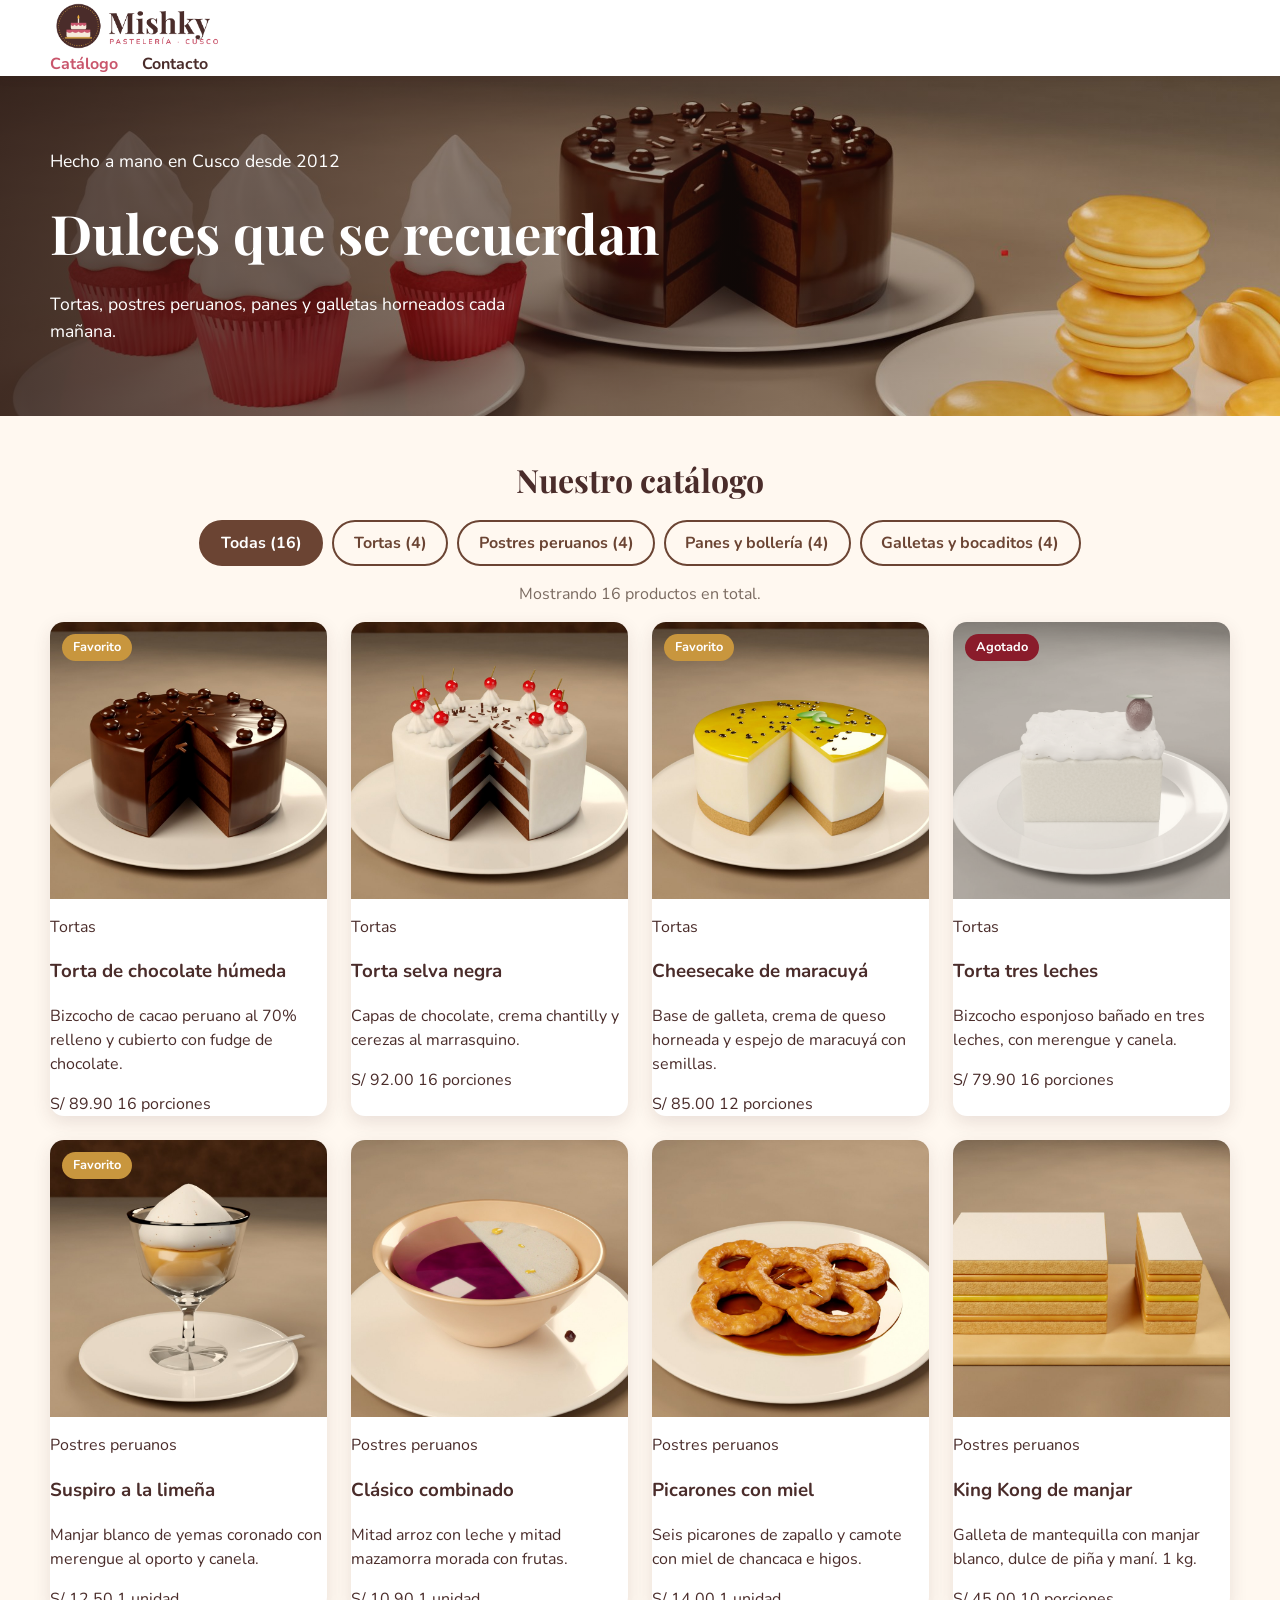
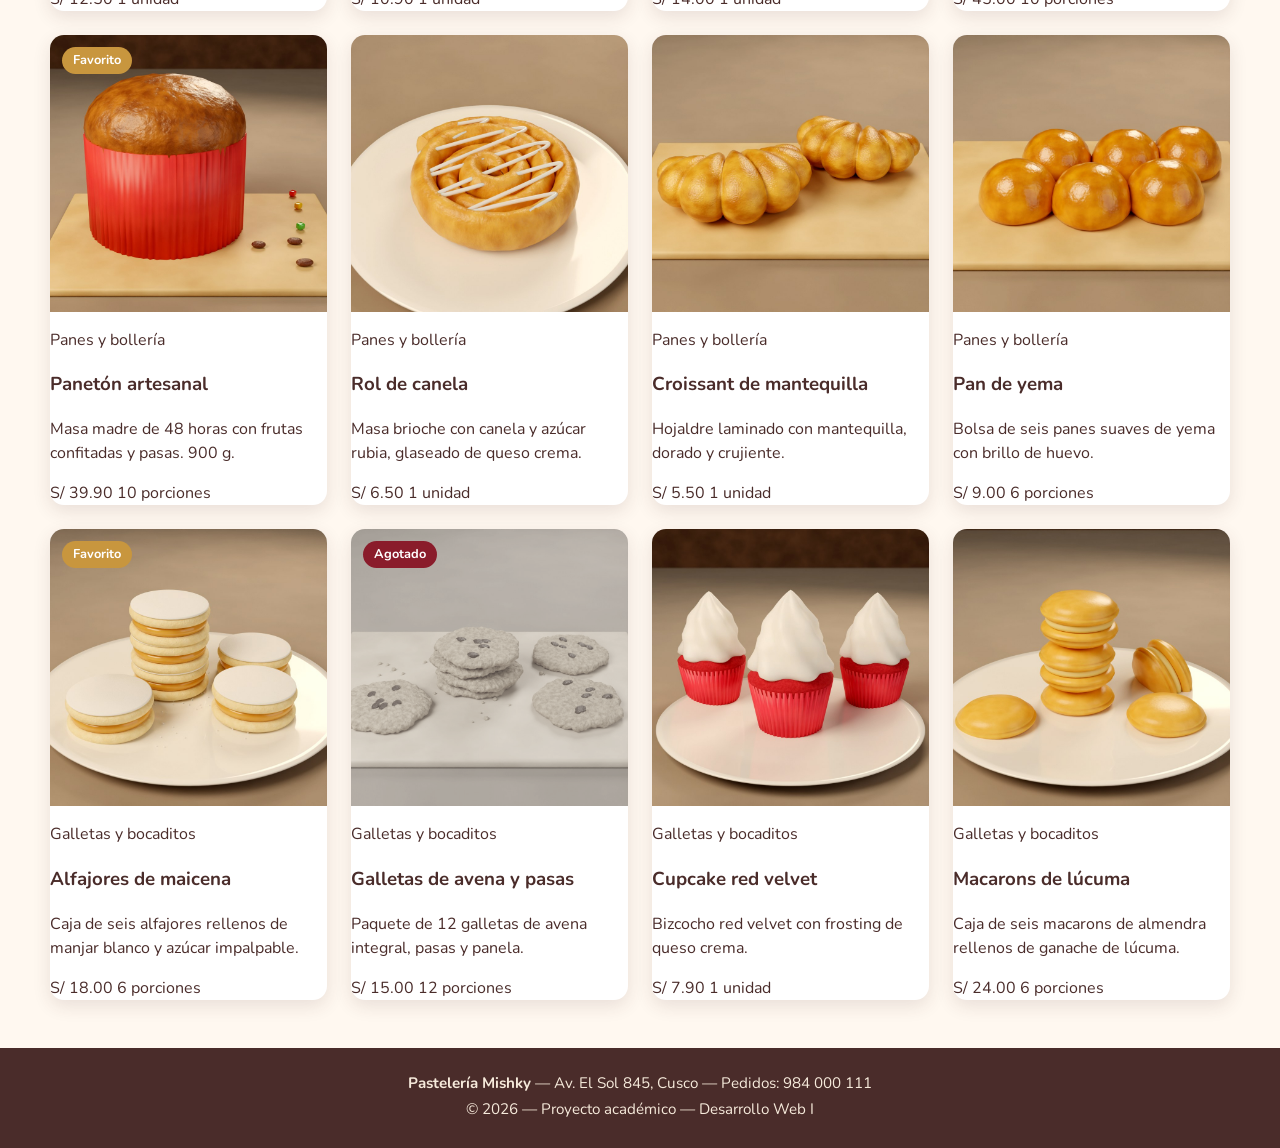
==== pasteleria-mishky/index.html @ f12ff0ed "Add files via upload" ====
<!DOCTYPE html>
<html lang="es">

<head>
    <meta charset="UTF-8" />
    <meta name="viewport" content="width=device-width, initial-scale=1.0" />
    <title>Catálogo | Pastelería Mishky</title>
    <meta name="description" content="Tortas, postres peruanos, panes y galletas artesanales de Pastelería Mishky." />
    <link rel="icon" href="img/favicon.png" type="image/png" />
    <link rel="preconnect" href="https://fonts.googleapis.com" />
    <link rel="preconnect" href="https://fonts.gstatic.com" crossorigin />
    <link href="https://fonts.googleapis.com/css2?family=Nunito:wght@400;700&family=Playfair+Display:wght@700&display=swap" rel="stylesheet" />
    <link rel="stylesheet" href="css/estilos.css" />
</head>

<body>
    <header class="cabecera">
        <div class="contenedor cabecera_fila">
            <a href="index.html" class="marca">
                <img src="img/logo.png" alt="Pastelería Mishky" width="176" height="52" />
            </a>
            <nav aria-label="Principal">
                <ul class="menu">
                    <li><a href="#catalogo" aria-current="page">Catálogo</a></li>
                    <li><a href="#contacto">Contacto</a></li>
                </ul>
            </nav>
        </div>
    </header>

    <section class="hero">
        <div class="contenedor hero_texto">
            <p class="hero_antetitulo">Hecho a mano en Cusco desde 2012</p>
            <h1>Dulces que se recuerdan</h1>
            <p>Tortas, postres peruanos, panes y galletas horneados cada mañana.</p>
        </div>
    </section>

    <main id="catalogo" class="contenedor">
        <h2 class="titulo-seccion">Nuestro catálogo</h2>
        <!-- Los botones de categoría se generan dinámicamente -->
        <div id="filtros" class="filtros" role="group" aria-label="Filtrar por categoría"></div>
        <p id="estado" class="estado" role="status" aria-live="polite"></p>
        <!-- Contenedor vacío donde se renderizan las tarjetas -->
        <ul id="grilla" class="grilla" aria-busy="true"></ul>
    </main>

    <footer id="contacto" class="pie">
        <div class="contenedor">
            <strong>Pastelería Mishky</strong> — Av. El Sol 845, Cusco — Pedidos: 984 000 111
            <p>&copy; 2026 — Proyecto académico — Desarrollo Web I</p>
        </div>
    </footer>

    <!-- Molde HTML de la tarjeta -->
    <template id="tpl-producto">
    <li class="tarjeta">
      <figure class="tarjeta_foto">
        <img width="600" height="600" loading="lazy" alt="" />
        <span class="etiqueta" hidden></span>
      </figure>
      <div class="tarjeta_cuerpo">
        <p class="tarjeta_categoria"></p>
        <h3 class="tarjeta_nombre"></h3>
        <p class="tarjeta_descripcion"></p>
        <div class="tarjeta_pie">
          <span class="tarjeta_precio"></span>
          <span class="tarjeta_porciones"></span>
        </div>
      </div>
    </li>
  </template>

    <script src="js/catalogo.js" defer></script>
</body>

</html>
---- pasteleria-mishky/css/estilos.css ----
/* =============================================================
   Pastelería Mishky · Estilos del catálogo
   ============================================================= */

:root {
    --crema: #fff8f0;
    --crema-2: #f6eadb;
    --chocolate: #4a2c2a;
    --cacao: #6b4433;
    --rosa: #c9566c;
    --dorado: #c8963e;
    --gris: #7a6a60;
    --blanco: #ffffff;
    --radio: 14px;
    --sombra: 0 6px 18px rgba(74, 44, 42, 0.12);
}

*,
*::before,
*::after {
    box-sizing: border-box;
}

body {
    margin: 0;
    font-family: "Nunito", system-ui, sans-serif;
    color: var(--chocolate);
    background: var(--crema);
    line-height: 1.5;
}

img {
    max-width: 100%;
    display: block;
}

.contenedor {
    width: min(1180px, 100% - 2rem);
    margin-inline: auto;
}


/* ---------- Cabecera ---------- */

.cabecera {
    position: sticky;
    top: 0;
    z-index: 10;
    background: var(--blanco);
    box-shadow: 0 2px 10px rgba(74, 44, 42, 0.08);
}

.cabecera__fila {
    display: flex;
    align-items: center;
    justify-content: space-between;
    padding-block: 0.6rem;
}

.marca img {
    height: 52px;
    width: auto;
}

.menu {
    display: flex;
    gap: 1.5rem;
    list-style: none;
    margin: 0;
    padding: 0;
}

.menu a {
    color: var(--chocolate);
    font-weight: 700;
    text-decoration: none;
}

.menu a:hover,
.menu a[aria-current="page"] {
    color: var(--rosa);
}


/* ---------- Hero ---------- */

.hero {
    min-height: 340px;
    display: flex;
    align-items: center;
    color: var(--blanco);
    background: linear-gradient( 90deg, rgba(40, 22, 18, 0.82) 0%, rgba(40, 22, 18, 0.35) 60%, rgba(40, 22, 18, 0) 100%), url("../img/banner.jpg") center / cover no-repeat;
}

.hero__texto {
    max-width: 1180px;
}

.hero__antetitulo {
    color: #f3d9a4;
    font-weight: 700;
    letter-spacing: 0.08em;
    text-transform: uppercase;
    font-size: 0.85rem;
    margin: 0;
}

.hero h1 {
    font-family: "Playfair Display", Georgia, serif;
    font-size: clamp(2rem, 5vw, 3.4rem);
    margin: 0.3rem 0;
}

.hero p {
    max-width: 30rem;
    font-size: 1.1rem;
}


/* ---------- Filtros ---------- */

.titulo-seccion {
    font-family: "Playfair Display", Georgia, serif;
    font-size: 2rem;
    text-align: center;
    margin: 2.5rem 0 1rem;
}

.filtros {
    display: flex;
    flex-wrap: wrap;
    justify-content: center;
    gap: 0.6rem;
    margin-bottom: 1rem;
}

.filtro {
    font: inherit;
    font-weight: 700;
    cursor: pointer;
    padding: 0.55rem 1.2rem;
    border-radius: 999px;
    border: 2px solid var(--cacao);
    background: transparent;
    color: var(--cacao);
    transition: background 0.2s, color 0.2s, transform 0.2s;
}

.filtro:hover {
    transform: translateY(-2px);
}

.filtro[aria-pressed="true"] {
    background: var(--cacao);
    color: var(--blanco);
}

.filtro:focus-visible {
    outline: 3px solid var(--dorado);
    outline-offset: 2px;
}

.estado {
    text-align: center;
    color: var(--gris);
    min-height: 1.5em;
}

.estado--error {
    color: #a3202f;
    font-weight: 700;
}


/* ---------- Grilla y tarjetas ---------- */

.grilla {
    list-style: none;
    padding: 0;
    margin: 1rem 0 3rem;
    display: grid;
    gap: 1.5rem;
    grid-template-columns: repeat(auto-fill, minmax(250px, 1fr));
}

.tarjeta {
    background: var(--blanco);
    border-radius: var(--radio);
    overflow: hidden;
    box-shadow: var(--sombra);
    display: flex;
    flex-direction: column;
    transition: transform 0.25s, box-shadow 0.25s;
}

.tarjeta:hover {
    transform: translateY(-4px);
    box-shadow: 0 12px 26px rgba(74, 44, 42, 0.18);
}

.tarjeta_foto {
    position: relative;
    margin: 0;
    width: 100%;
    aspect-ratio: 1 / 1;
    /* Mantiene la imagen en proporción cuadrada 1:1 */
    overflow: hidden;
    background: var(--crema-2);
}

.tarjeta_foto img {
    width: 100%;
    height: 100%;
    object-fit: cover;
    /* Recorta y encuadra la imagen sin deformarla */
    display: block;
}

.etiqueta {
    position: absolute;
    top: 12px;
    left: 12px;
    background: var(--dorado);
    color: var(--blanco);
    font-size: 0.8rem;
    font-weight: 700;
    padding: 0.25rem 0.7rem;
    border-radius: 999px;
}

.etiqueta--agotado {
    background: #8a1c2b;
}

.tarjeta--agotado img {
    filter: grayscale(0.85);
    opacity: 0.75;
}

.tarjeta__cuerpo {
    padding: 1rem 1.1rem 1.2rem;
    display: flex;
    flex-direction: column;
    flex: 1;
}

.tarjeta__categoria {
    margin: 0;
    color: var(--rosa);
    font-size: 0.78rem;
    font-weight: 700;
    text-transform: uppercase;
    letter-spacing: 0.06em;
}

.tarjeta__nombre {
    font-family: "Playfair Display", Georgia, serif;
    font-size: 1.25rem;
    margin: 0.25rem 0 0.4rem;
}

.tarjeta__descripcion {
    margin: 0 0 1rem;
    color: var(--gris);
    font-size: 0.95rem;
    flex: 1;
}

.tarjeta__pie {
    display: flex;
    justify-content: space-between;
    align-items: baseline;
    border-top: 1px dashed var(--crema-2);
    padding-top: 0.7rem;
}

.tarjeta__precio {
    font-size: 1.35rem;
    font-weight: 700;
    color: var(--chocolate);
}

.tarjeta__porciones {
    font-size: 0.85rem;
    color: var(--gris);
}


/* ---------- Pie ---------- */

.pie {
    background: var(--chocolate);
    color: var(--crema-2);
    text-align: center;
    padding: 1.5rem 0;
    font-size: 0.95rem;
}

.pie p {
    margin: 0.2rem 0;
}

@media (max-width: 600px) {
    .menu {
        gap: 1rem;
    }
    .hero {
        min-height: 260px;
    }
    .titulo-seccion {
        font-size: 1.6rem;
    }
}
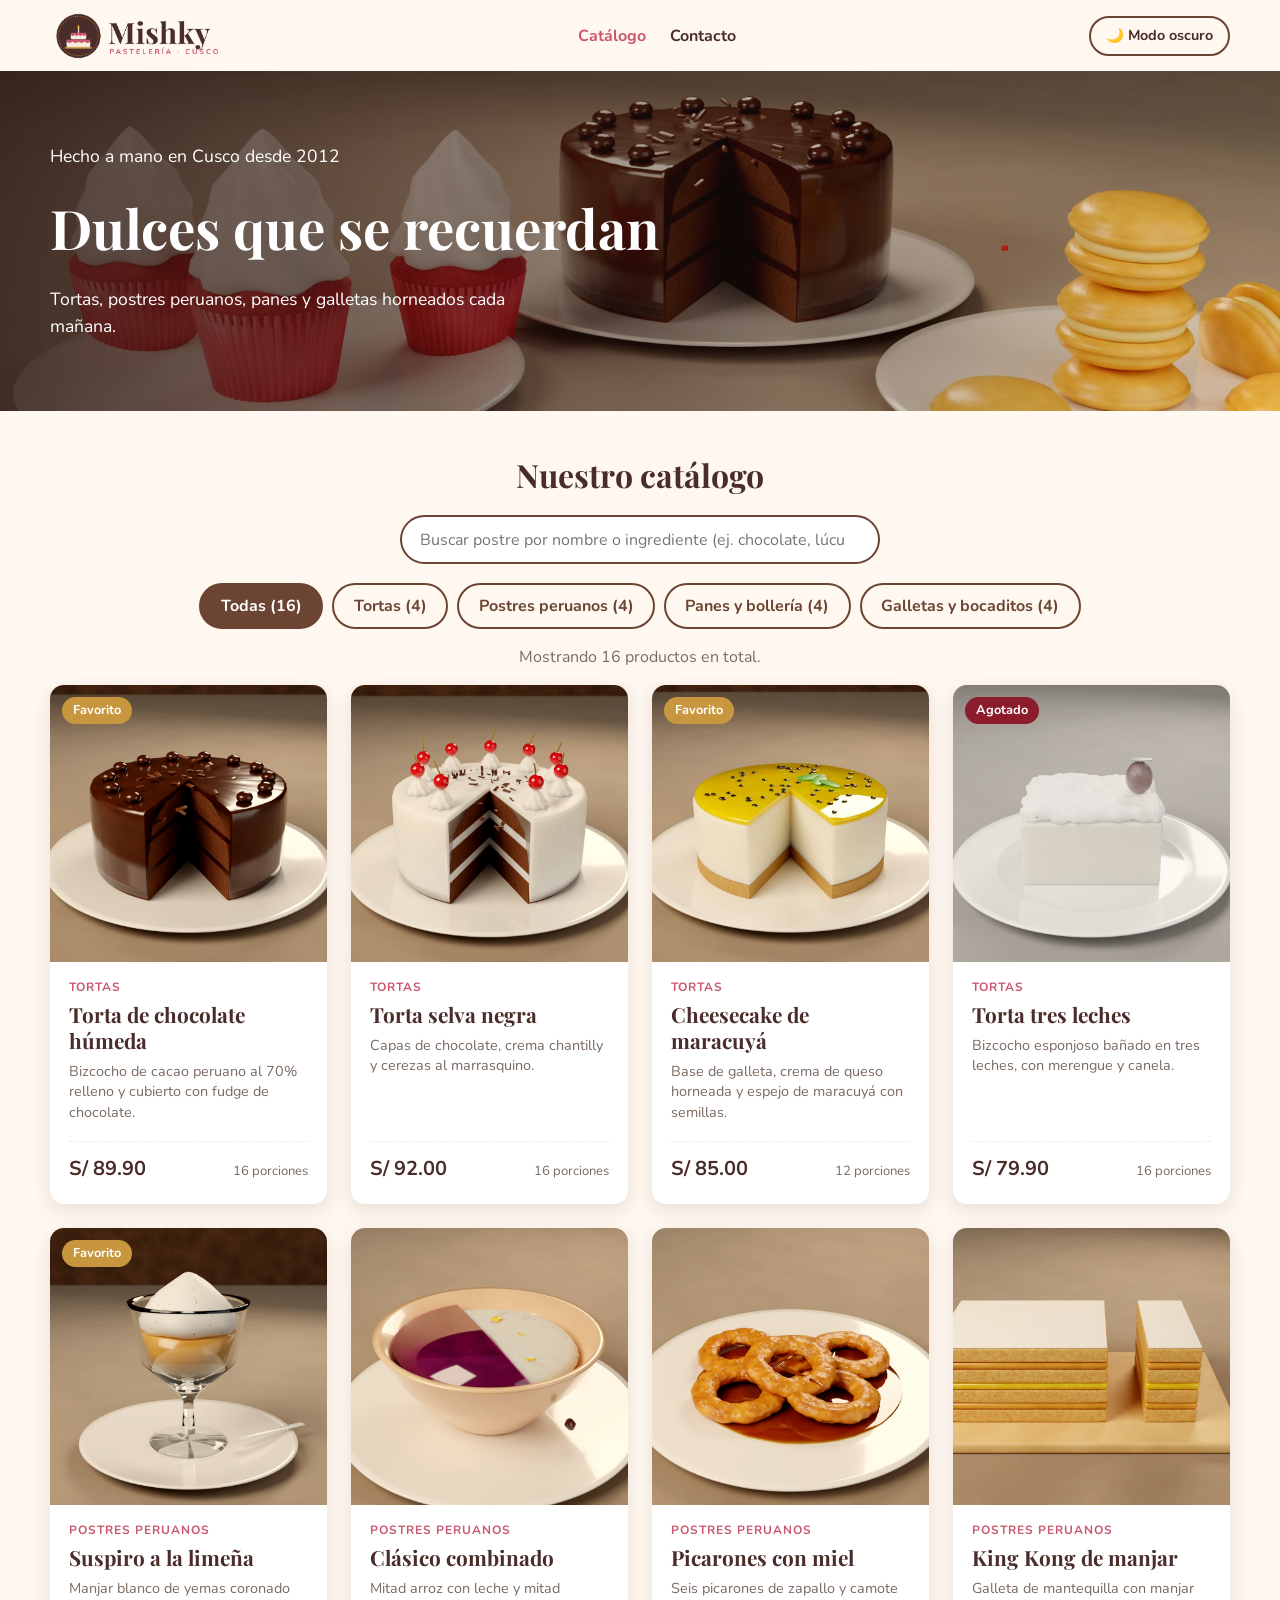
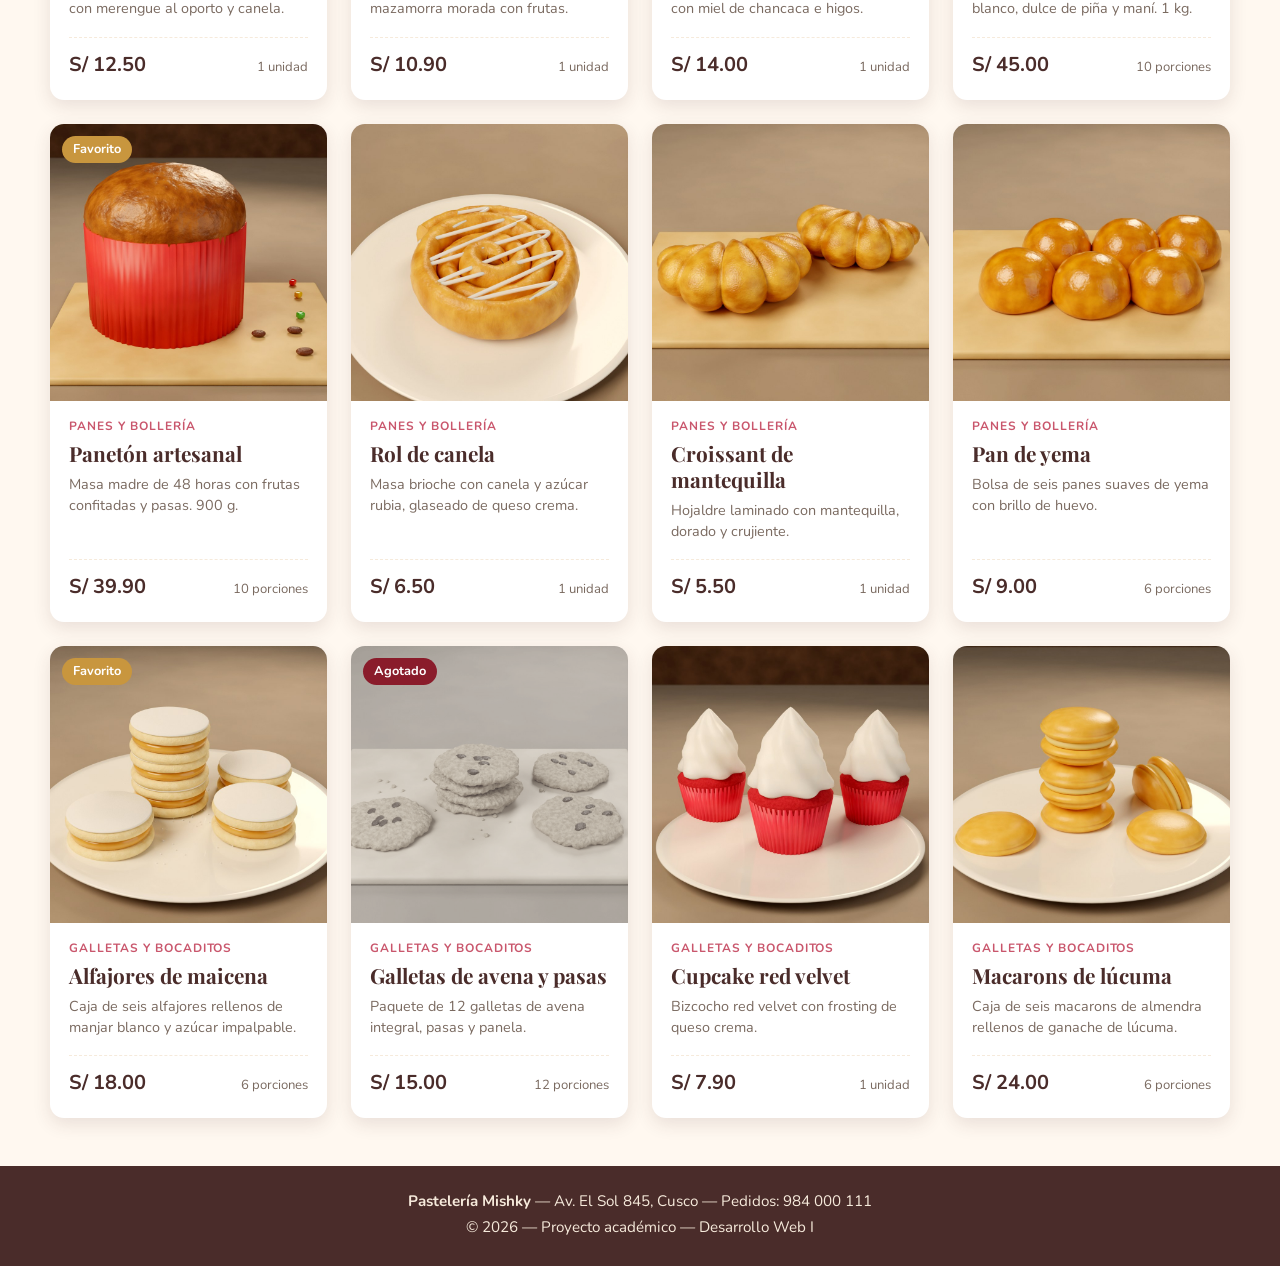
==== commit 06d70c55: "Versión 2: Agrega buscador y modo oscuro Versión 2: Agrega buscador y modo oscuro" ====
--- a/pasteleria-mishky/index.html
+++ b/pasteleria-mishky/index.html
@@ -25,6 +25,10 @@
                     <li><a href="#contacto">Contacto</a></li>
                 </ul>
             </nav>
+            <!-- NUEVO RETO 2: Botón de Tema Oscuro -->
+            <button id="btn-tema" class="btn-tema" type="button" aria-pressed="false">
+                🌙 Modo oscuro
+            </button>
         </div>
     </header>
 
@@ -38,6 +42,12 @@
 
     <main id="catalogo" class="contenedor">
         <h2 class="titulo-seccion">Nuestro catálogo</h2>
+
+        <!-- NUEVO RETO 1: Buscador en tiempo real -->
+        <div class="buscador-caja">
+            <input type="search" id="buscador" class="buscador-input" placeholder="Buscar postre por nombre o ingrediente (ej. chocolate, lúcuma)..." aria-label="Buscar producto" />
+        </div>
+
         <!-- Los botones de categoría se generan dinámicamente -->
         <div id="filtros" class="filtros" role="group" aria-label="Filtrar por categoría"></div>
         <p id="estado" class="estado" role="status" aria-live="polite"></p>
@@ -54,22 +64,22 @@
 
     <!-- Molde HTML de la tarjeta -->
     <template id="tpl-producto">
-    <li class="tarjeta">
-      <figure class="tarjeta_foto">
-        <img width="600" height="600" loading="lazy" alt="" />
-        <span class="etiqueta" hidden></span>
-      </figure>
-      <div class="tarjeta_cuerpo">
-        <p class="tarjeta_categoria"></p>
-        <h3 class="tarjeta_nombre"></h3>
-        <p class="tarjeta_descripcion"></p>
-        <div class="tarjeta_pie">
-          <span class="tarjeta_precio"></span>
-          <span class="tarjeta_porciones"></span>
-        </div>
-      </div>
-    </li>
-  </template>
+        <li class="tarjeta">
+            <figure class="tarjeta_foto">
+                <img width="600" height="600" loading="lazy" alt="" />
+                <span class="etiqueta" hidden></span>
+            </figure>
+            <div class="tarjeta_cuerpo">
+                <p class="tarjeta_categoria"></p>
+                <h3 class="tarjeta_nombre"></h3>
+                <p class="tarjeta_descripcion"></p>
+                <div class="tarjeta_pie">
+                    <span class="tarjeta_precio"></span>
+                    <span class="tarjeta_porciones"></span>
+                </div>
+            </div>
+        </li>
+    </template>
 
     <script src="js/catalogo.js" defer></script>
 </body>
--- a/pasteleria-mishky/css/estilos.css
+++ b/pasteleria-mishky/css/estilos.css
@@ -2,7 +2,7 @@
    Pastelería Mishky · Estilos del catálogo
    ============================================================= */
 
-:root {
+ :root {
     --crema: #fff8f0;
     --crema-2: #f6eadb;
     --chocolate: #4a2c2a;
@@ -27,6 +27,7 @@
     color: var(--chocolate);
     background: var(--crema);
     line-height: 1.5;
+    transition: background 0.25s, color 0.25s;
 }
 
 img {
@@ -42,12 +43,13 @@
 
 /* ---------- Cabecera ---------- */
 
-.cabecera {
-    position: sticky;
-    top: 0;
-    z-index: 10;
-    background: var(--blanco);
-    box-shadow: 0 2px 10px rgba(74, 44, 42, 0.08);
+.cabecera__fila,
+.cabecera_fila {
+    display: flex;
+    align-items: center;
+    justify-content: space-between;
+    gap: 1rem;
+    padding-block: 0.6rem;
 }
 
 .cabecera__fila {
@@ -203,7 +205,6 @@
     margin: 0;
     width: 100%;
     aspect-ratio: 1 / 1;
-    /* Mantiene la imagen en proporción cuadrada 1:1 */
     overflow: hidden;
     background: var(--crema-2);
 }
@@ -212,7 +213,6 @@
     width: 100%;
     height: 100%;
     object-fit: cover;
-    /* Recorta y encuadra la imagen sin deformarla */
     display: block;
 }
 
@@ -237,51 +237,54 @@
     opacity: 0.75;
 }
 
-.tarjeta__cuerpo {
-    padding: 1rem 1.1rem 1.2rem;
+.tarjeta_cuerpo {
+    padding: 1rem 1.2rem 1.25rem;
     display: flex;
     flex-direction: column;
     flex: 1;
 }
 
-.tarjeta__categoria {
+.tarjeta_categoria {
     margin: 0;
     color: var(--rosa);
-    font-size: 0.78rem;
+    font-size: 0.75rem;
     font-weight: 700;
     text-transform: uppercase;
-    letter-spacing: 0.06em;
-}
-
-.tarjeta__nombre {
+    letter-spacing: 0.08em;
+}
+
+.tarjeta_nombre {
     font-family: "Playfair Display", Georgia, serif;
-    font-size: 1.25rem;
-    margin: 0.25rem 0 0.4rem;
-}
-
-.tarjeta__descripcion {
-    margin: 0 0 1rem;
+    font-size: 1.3rem;
+    line-height: 1.25;
+    margin: 0.3rem 0 0.5rem;
+    color: var(--chocolate);
+}
+
+.tarjeta_descripcion {
+    margin: 0 0 1.1rem;
     color: var(--gris);
-    font-size: 0.95rem;
+    font-size: 0.9rem;
+    line-height: 1.45;
     flex: 1;
 }
 
-.tarjeta__pie {
+.tarjeta_pie {
     display: flex;
     justify-content: space-between;
     align-items: baseline;
     border-top: 1px dashed var(--crema-2);
-    padding-top: 0.7rem;
-}
-
-.tarjeta__precio {
-    font-size: 1.35rem;
-    font-weight: 700;
-    color: var(--chocolate);
-}
-
-.tarjeta__porciones {
-    font-size: 0.85rem;
+    padding-top: 0.75rem;
+}
+
+.tarjeta_precio {
+    font-size: 1.25rem;
+    font-weight: 700;
+    color: var(--chocolate);
+}
+
+.tarjeta_porciones {
+    font-size: 0.82rem;
     color: var(--gris);
 }
 
@@ -300,9 +303,94 @@
     margin: 0.2rem 0;
 }
 
+
+/* =========================================================
+   NUEVOS RETOS: Buscador y Tema Oscuro
+   ========================================================= */
+
+.buscador-caja {
+    max-width: 480px;
+    margin: 0 auto 1.2rem;
+}
+
+.buscador-input {
+    width: 100%;
+    padding: 0.65rem 1.1rem;
+    font: inherit;
+    border: 2px solid var(--cacao);
+    border-radius: 999px;
+    background: var(--blanco);
+    color: var(--chocolate);
+    outline: none;
+    transition: border-color 0.2s, box-shadow 0.2s;
+}
+
+.buscador-input:focus {
+    border-color: var(--dorado);
+    box-shadow: 0 0 0 3px rgba(200, 150, 62, 0.25);
+}
+
+.btn-tema {
+    font: inherit;
+    font-size: 0.9rem;
+    font-weight: 700;
+    padding: 0.45rem 0.95rem;
+    border-radius: 999px;
+    border: 2px solid var(--cacao);
+    background: var(--crema);
+    color: var(--chocolate);
+    cursor: pointer;
+    transition: transform 0.2s, background 0.2s;
+}
+
+.btn-tema:hover {
+    transform: translateY(-2px);
+}
+
+
+/* Paleta de colores para el Tema Oscuro */
+
+body.tema-oscuro {
+    --crema: #1a1110;
+    --crema-2: #2e201e;
+    --chocolate: #f6eadb;
+    --cacao: #d9a75c;
+    --gris: #c7b8ae;
+    --blanco: #261918;
+    --sombra: 0 6px 18px rgba(0, 0, 0, 0.45);
+}
+
+body.tema-oscuro .hero,
+body.tema-oscuro .etiqueta {
+    color: #ffffff;
+}
+
+body.tema-oscuro .filtro[aria-pressed="true"] {
+    color: #1a1110;
+}
+
+body.tema-oscuro .tarjeta_categoria {
+    color: #e87a90;
+}
+
+body.tema-oscuro .tarjeta_pie {
+    border-top-color: rgba(246, 234, 219, 0.18);
+}
+
+
+/* ---------- Responsive ---------- */
+
 @media (max-width: 600px) {
+    .cabecera__fila {
+        flex-wrap: wrap;
+        gap: 0.5rem;
+    }
     .menu {
         gap: 1rem;
+    }
+    .btn-tema {
+        font-size: 0.8rem;
+        padding: 0.35rem 0.75rem;
     }
     .hero {
         min-height: 260px;
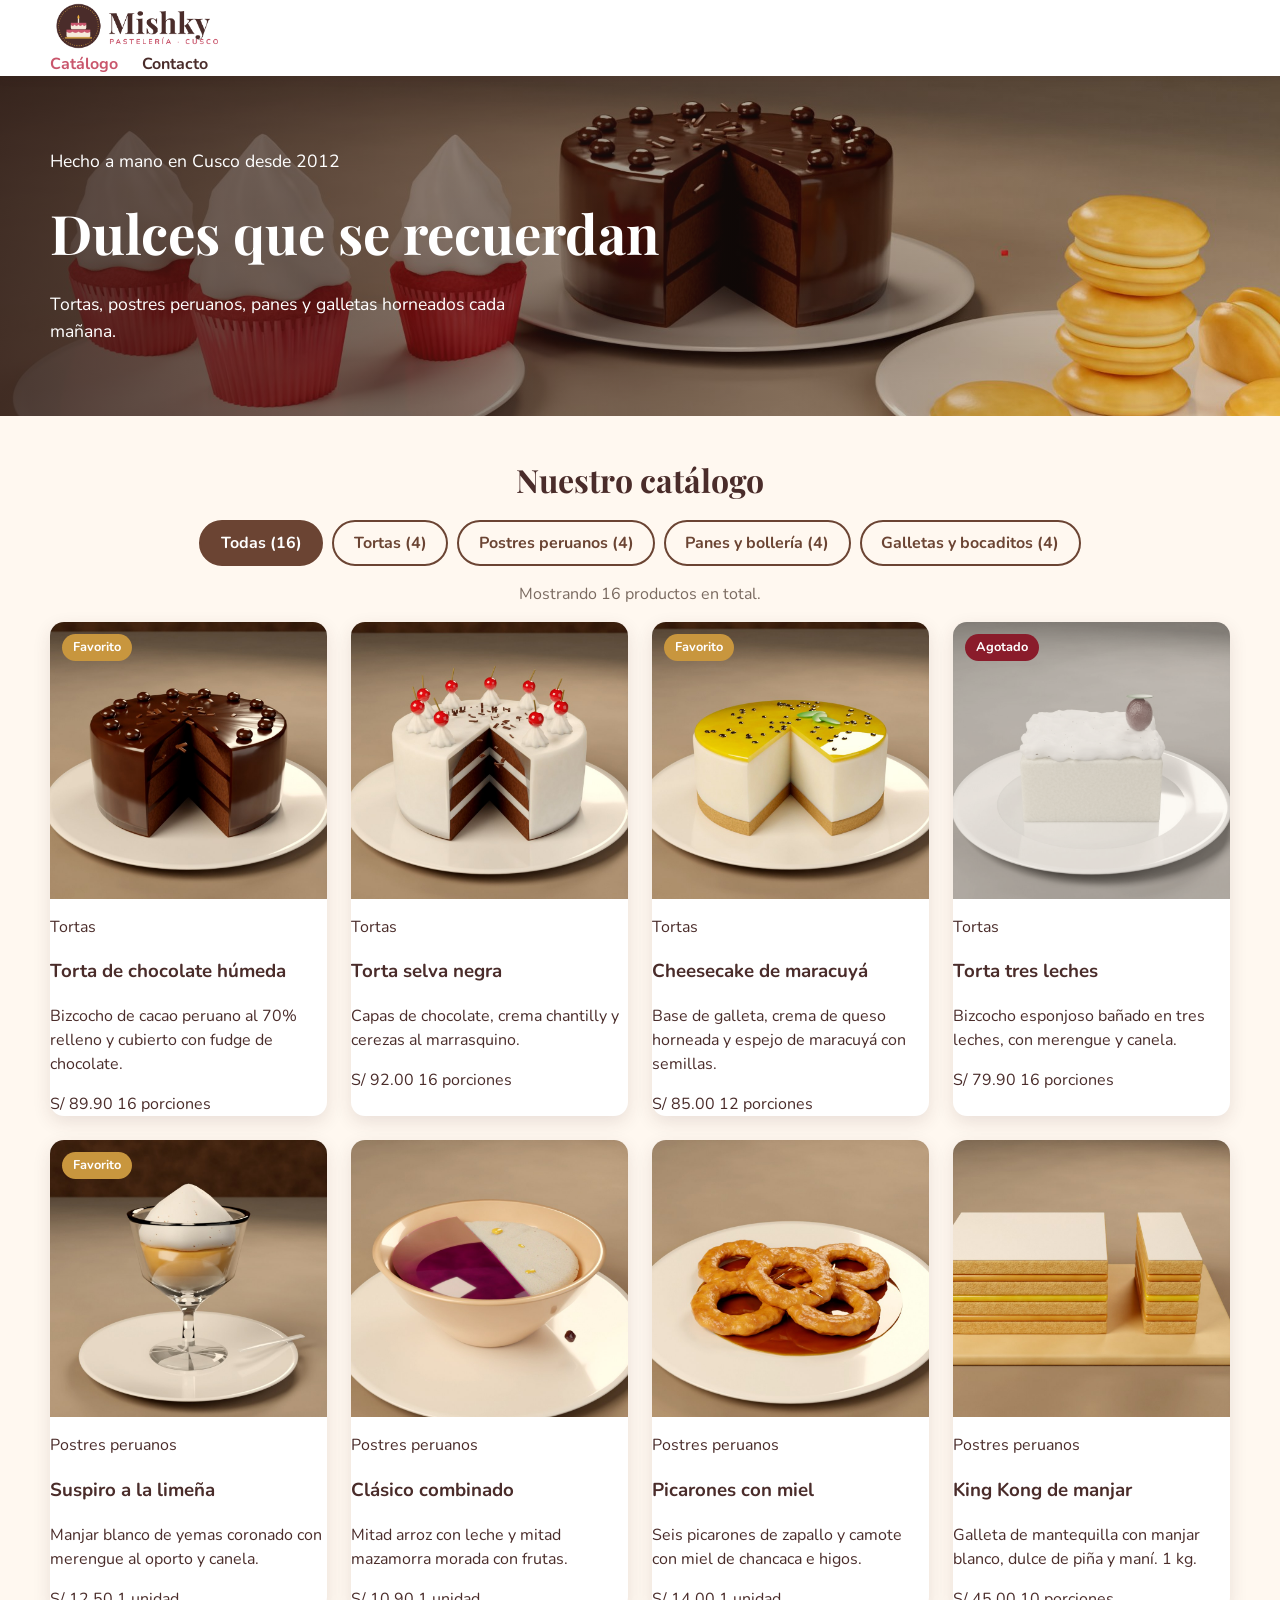
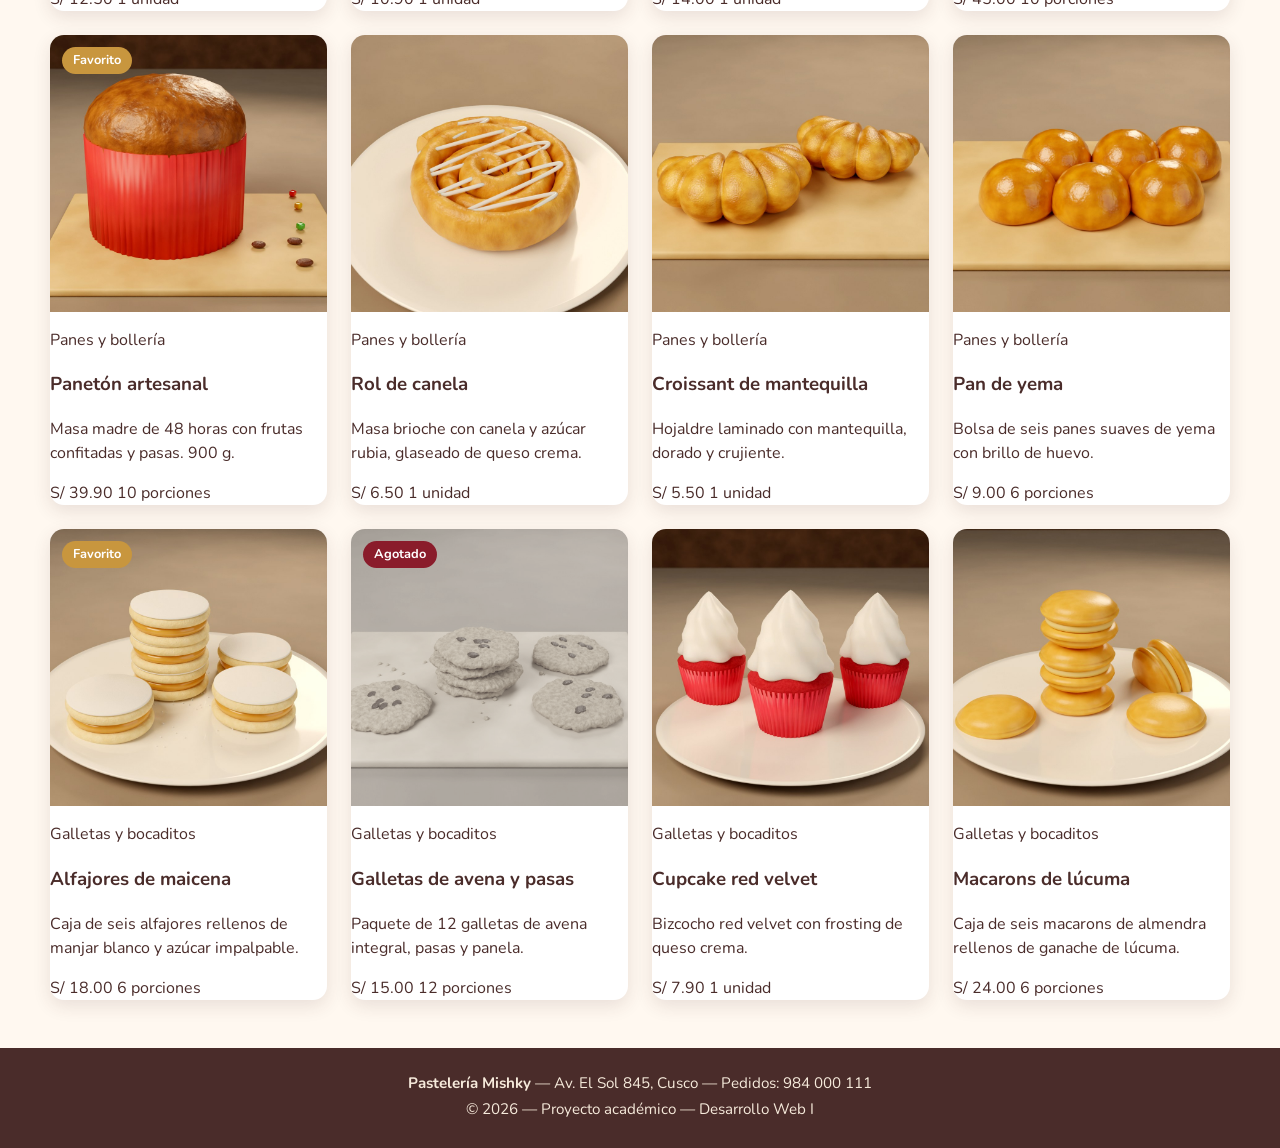
==== commit bc8ae2c3: "Revert "Versión 2: Agrega buscador y modo oscuro"" ====
--- a/pasteleria-mishky/index.html
+++ b/pasteleria-mishky/index.html
@@ -25,10 +25,6 @@
                     <li><a href="#contacto">Contacto</a></li>
                 </ul>
             </nav>
-            <!-- NUEVO RETO 2: Botón de Tema Oscuro -->
-            <button id="btn-tema" class="btn-tema" type="button" aria-pressed="false">
-                🌙 Modo oscuro
-            </button>
         </div>
     </header>
 
@@ -42,12 +38,6 @@
 
     <main id="catalogo" class="contenedor">
         <h2 class="titulo-seccion">Nuestro catálogo</h2>
-
-        <!-- NUEVO RETO 1: Buscador en tiempo real -->
-        <div class="buscador-caja">
-            <input type="search" id="buscador" class="buscador-input" placeholder="Buscar postre por nombre o ingrediente (ej. chocolate, lúcuma)..." aria-label="Buscar producto" />
-        </div>
-
         <!-- Los botones de categoría se generan dinámicamente -->
         <div id="filtros" class="filtros" role="group" aria-label="Filtrar por categoría"></div>
         <p id="estado" class="estado" role="status" aria-live="polite"></p>
@@ -64,22 +54,22 @@
 
     <!-- Molde HTML de la tarjeta -->
     <template id="tpl-producto">
-        <li class="tarjeta">
-            <figure class="tarjeta_foto">
-                <img width="600" height="600" loading="lazy" alt="" />
-                <span class="etiqueta" hidden></span>
-            </figure>
-            <div class="tarjeta_cuerpo">
-                <p class="tarjeta_categoria"></p>
-                <h3 class="tarjeta_nombre"></h3>
-                <p class="tarjeta_descripcion"></p>
-                <div class="tarjeta_pie">
-                    <span class="tarjeta_precio"></span>
-                    <span class="tarjeta_porciones"></span>
-                </div>
-            </div>
-        </li>
-    </template>
+    <li class="tarjeta">
+      <figure class="tarjeta_foto">
+        <img width="600" height="600" loading="lazy" alt="" />
+        <span class="etiqueta" hidden></span>
+      </figure>
+      <div class="tarjeta_cuerpo">
+        <p class="tarjeta_categoria"></p>
+        <h3 class="tarjeta_nombre"></h3>
+        <p class="tarjeta_descripcion"></p>
+        <div class="tarjeta_pie">
+          <span class="tarjeta_precio"></span>
+          <span class="tarjeta_porciones"></span>
+        </div>
+      </div>
+    </li>
+  </template>
 
     <script src="js/catalogo.js" defer></script>
 </body>
--- a/pasteleria-mishky/css/estilos.css
+++ b/pasteleria-mishky/css/estilos.css
@@ -2,7 +2,7 @@
    Pastelería Mishky · Estilos del catálogo
    ============================================================= */
 
- :root {
+:root {
     --crema: #fff8f0;
     --crema-2: #f6eadb;
     --chocolate: #4a2c2a;
@@ -27,7 +27,6 @@
     color: var(--chocolate);
     background: var(--crema);
     line-height: 1.5;
-    transition: background 0.25s, color 0.25s;
 }
 
 img {
@@ -43,13 +42,12 @@
 
 /* ---------- Cabecera ---------- */
 
-.cabecera__fila,
-.cabecera_fila {
-    display: flex;
-    align-items: center;
-    justify-content: space-between;
-    gap: 1rem;
-    padding-block: 0.6rem;
+.cabecera {
+    position: sticky;
+    top: 0;
+    z-index: 10;
+    background: var(--blanco);
+    box-shadow: 0 2px 10px rgba(74, 44, 42, 0.08);
 }
 
 .cabecera__fila {
@@ -205,6 +203,7 @@
     margin: 0;
     width: 100%;
     aspect-ratio: 1 / 1;
+    /* Mantiene la imagen en proporción cuadrada 1:1 */
     overflow: hidden;
     background: var(--crema-2);
 }
@@ -213,6 +212,7 @@
     width: 100%;
     height: 100%;
     object-fit: cover;
+    /* Recorta y encuadra la imagen sin deformarla */
     display: block;
 }
 
@@ -237,54 +237,51 @@
     opacity: 0.75;
 }
 
-.tarjeta_cuerpo {
-    padding: 1rem 1.2rem 1.25rem;
+.tarjeta__cuerpo {
+    padding: 1rem 1.1rem 1.2rem;
     display: flex;
     flex-direction: column;
     flex: 1;
 }
 
-.tarjeta_categoria {
+.tarjeta__categoria {
     margin: 0;
     color: var(--rosa);
-    font-size: 0.75rem;
+    font-size: 0.78rem;
     font-weight: 700;
     text-transform: uppercase;
-    letter-spacing: 0.08em;
-}
-
-.tarjeta_nombre {
+    letter-spacing: 0.06em;
+}
+
+.tarjeta__nombre {
     font-family: "Playfair Display", Georgia, serif;
-    font-size: 1.3rem;
-    line-height: 1.25;
-    margin: 0.3rem 0 0.5rem;
-    color: var(--chocolate);
-}
-
-.tarjeta_descripcion {
-    margin: 0 0 1.1rem;
+    font-size: 1.25rem;
+    margin: 0.25rem 0 0.4rem;
+}
+
+.tarjeta__descripcion {
+    margin: 0 0 1rem;
     color: var(--gris);
-    font-size: 0.9rem;
-    line-height: 1.45;
+    font-size: 0.95rem;
     flex: 1;
 }
 
-.tarjeta_pie {
+.tarjeta__pie {
     display: flex;
     justify-content: space-between;
     align-items: baseline;
     border-top: 1px dashed var(--crema-2);
-    padding-top: 0.75rem;
-}
-
-.tarjeta_precio {
-    font-size: 1.25rem;
+    padding-top: 0.7rem;
+}
+
+.tarjeta__precio {
+    font-size: 1.35rem;
     font-weight: 700;
     color: var(--chocolate);
 }
 
-.tarjeta_porciones {
-    font-size: 0.82rem;
+.tarjeta__porciones {
+    font-size: 0.85rem;
     color: var(--gris);
 }
 
@@ -303,94 +300,9 @@
     margin: 0.2rem 0;
 }
 
-
-/* =========================================================
-   NUEVOS RETOS: Buscador y Tema Oscuro
-   ========================================================= */
-
-.buscador-caja {
-    max-width: 480px;
-    margin: 0 auto 1.2rem;
-}
-
-.buscador-input {
-    width: 100%;
-    padding: 0.65rem 1.1rem;
-    font: inherit;
-    border: 2px solid var(--cacao);
-    border-radius: 999px;
-    background: var(--blanco);
-    color: var(--chocolate);
-    outline: none;
-    transition: border-color 0.2s, box-shadow 0.2s;
-}
-
-.buscador-input:focus {
-    border-color: var(--dorado);
-    box-shadow: 0 0 0 3px rgba(200, 150, 62, 0.25);
-}
-
-.btn-tema {
-    font: inherit;
-    font-size: 0.9rem;
-    font-weight: 700;
-    padding: 0.45rem 0.95rem;
-    border-radius: 999px;
-    border: 2px solid var(--cacao);
-    background: var(--crema);
-    color: var(--chocolate);
-    cursor: pointer;
-    transition: transform 0.2s, background 0.2s;
-}
-
-.btn-tema:hover {
-    transform: translateY(-2px);
-}
-
-
-/* Paleta de colores para el Tema Oscuro */
-
-body.tema-oscuro {
-    --crema: #1a1110;
-    --crema-2: #2e201e;
-    --chocolate: #f6eadb;
-    --cacao: #d9a75c;
-    --gris: #c7b8ae;
-    --blanco: #261918;
-    --sombra: 0 6px 18px rgba(0, 0, 0, 0.45);
-}
-
-body.tema-oscuro .hero,
-body.tema-oscuro .etiqueta {
-    color: #ffffff;
-}
-
-body.tema-oscuro .filtro[aria-pressed="true"] {
-    color: #1a1110;
-}
-
-body.tema-oscuro .tarjeta_categoria {
-    color: #e87a90;
-}
-
-body.tema-oscuro .tarjeta_pie {
-    border-top-color: rgba(246, 234, 219, 0.18);
-}
-
-
-/* ---------- Responsive ---------- */
-
 @media (max-width: 600px) {
-    .cabecera__fila {
-        flex-wrap: wrap;
-        gap: 0.5rem;
-    }
     .menu {
         gap: 1rem;
-    }
-    .btn-tema {
-        font-size: 0.8rem;
-        padding: 0.35rem 0.75rem;
     }
     .hero {
         min-height: 260px;
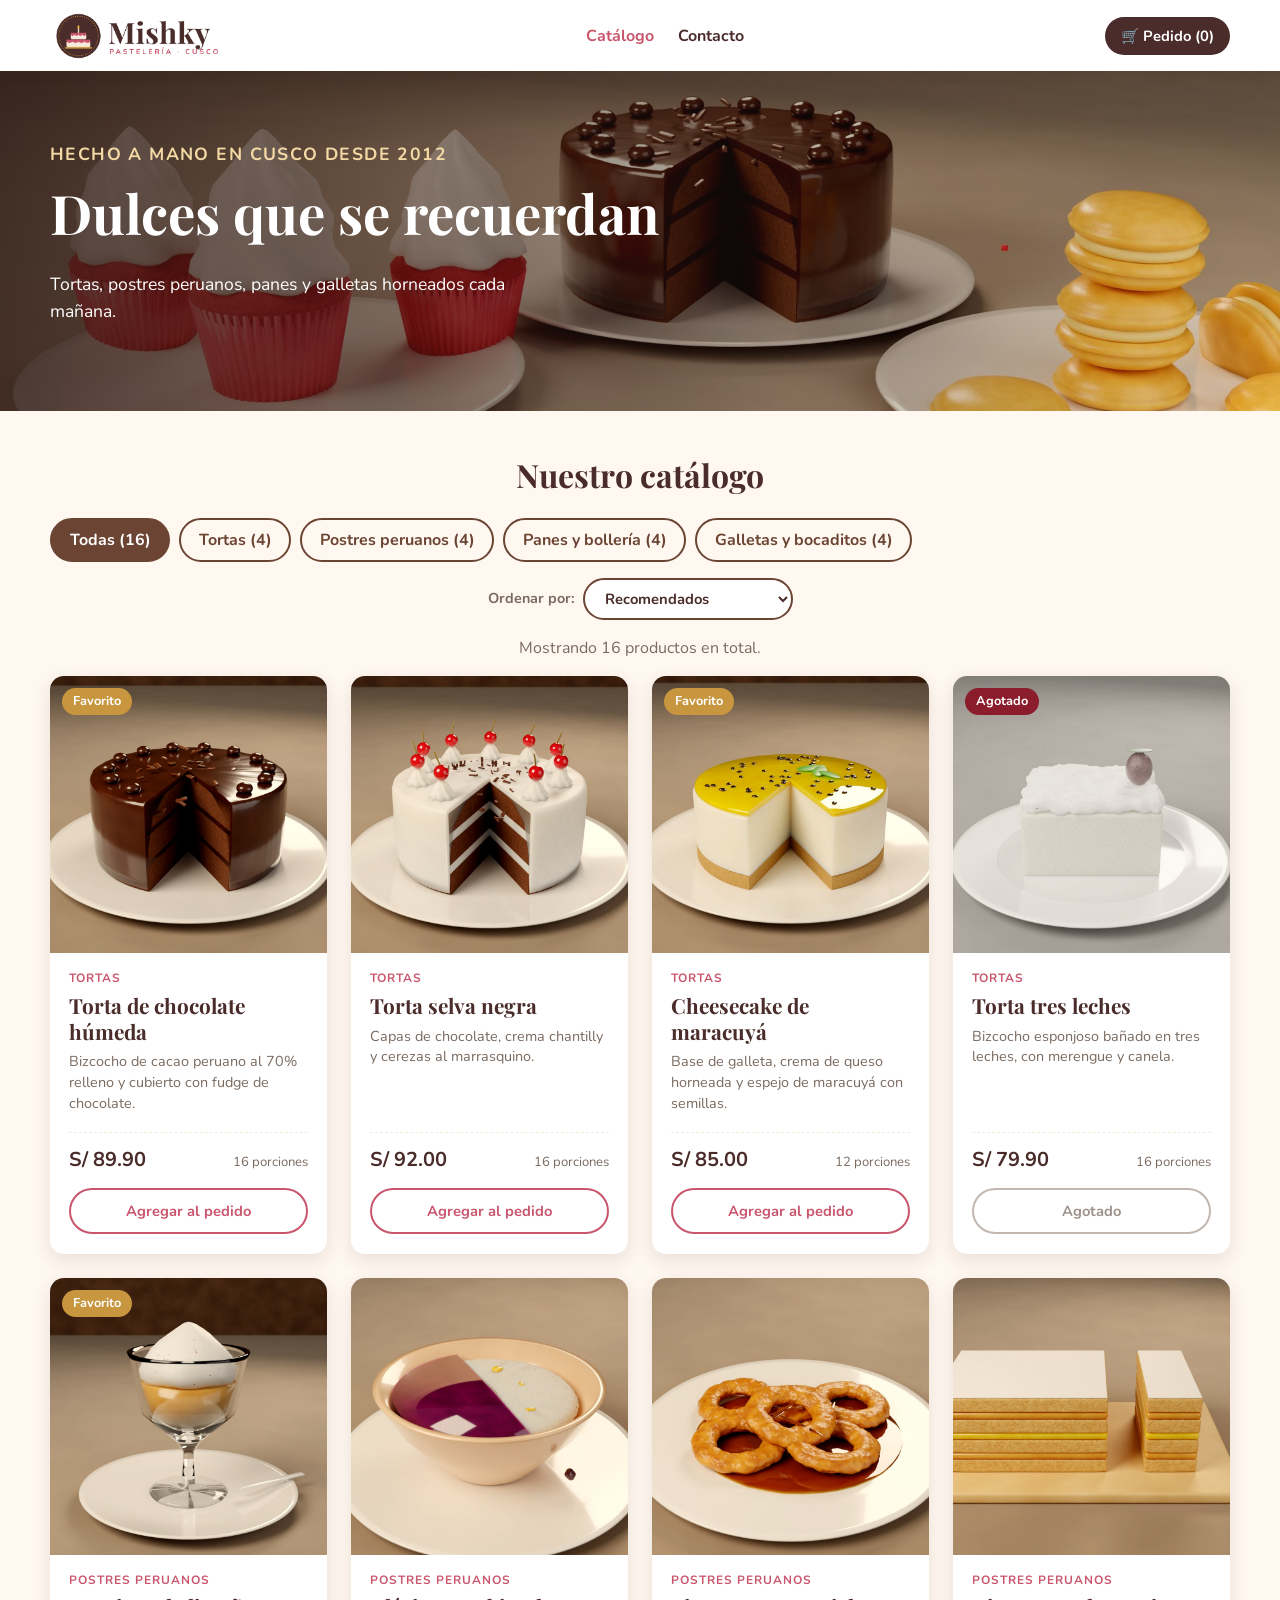
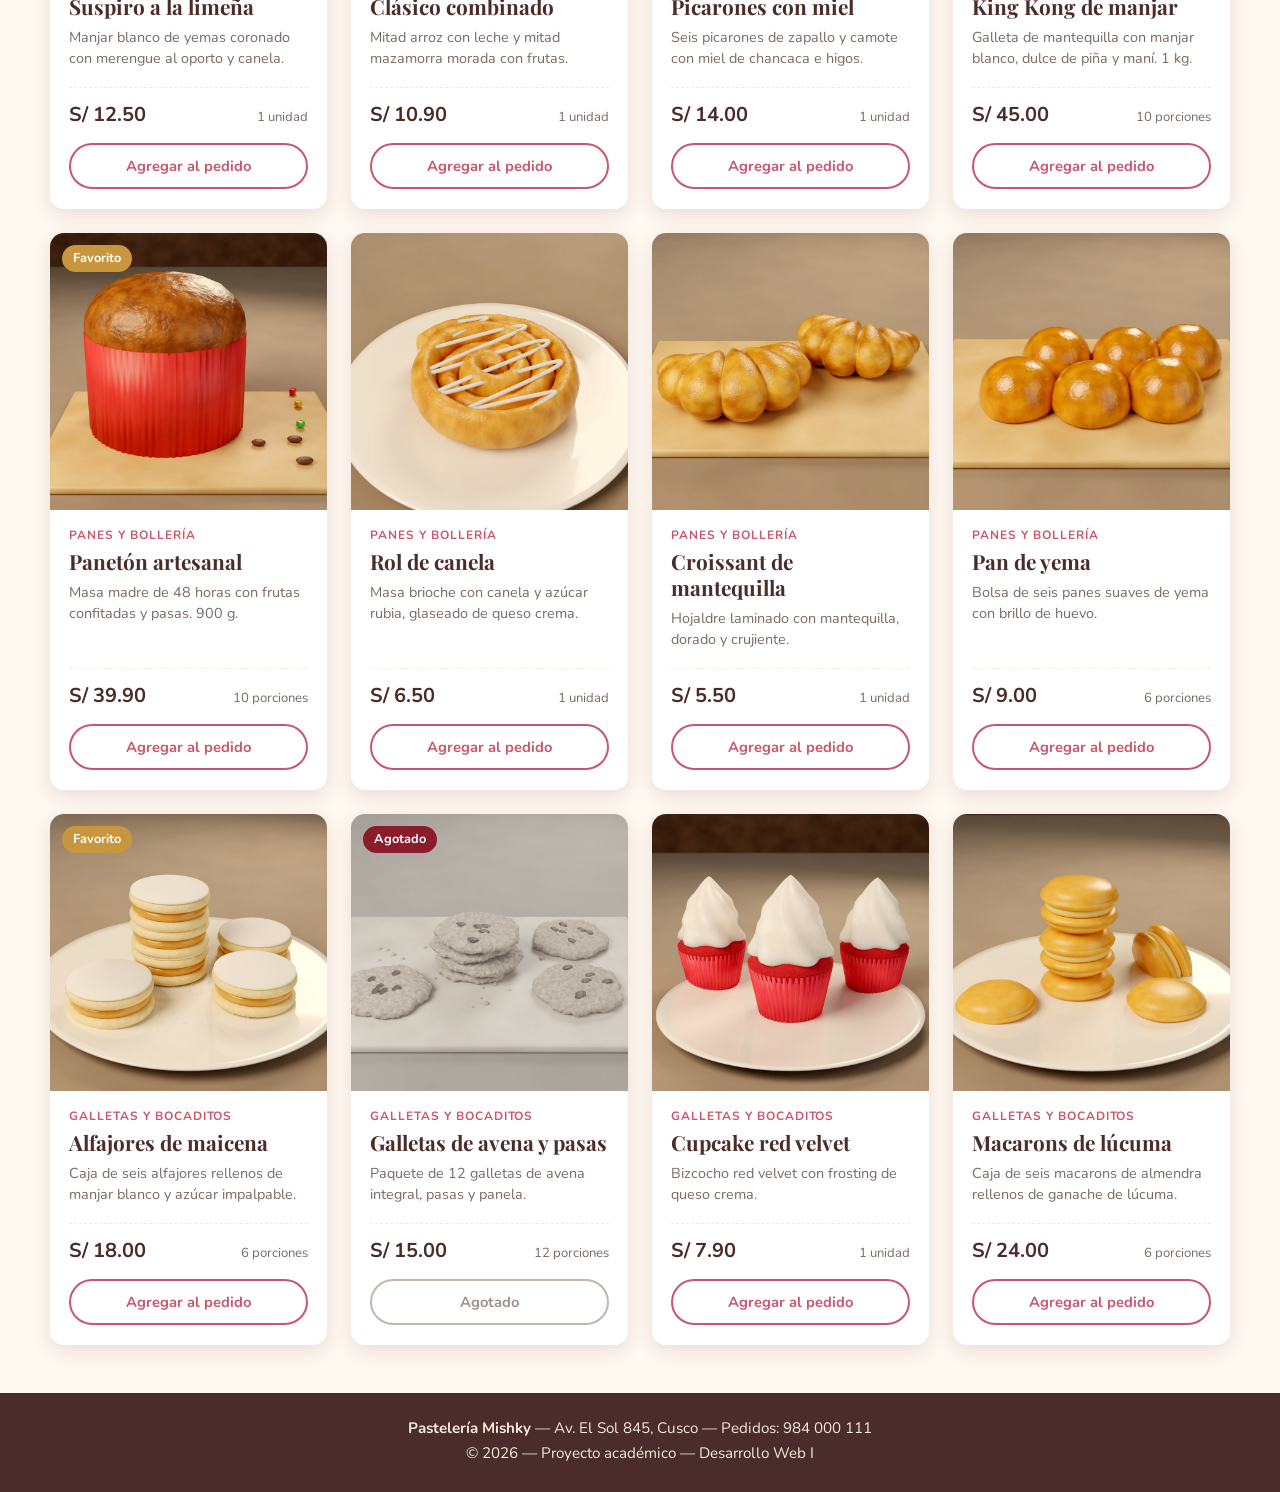
==== commit e0844d64: "Add files via upload Versión 3: Agrega ordenamiento y carrito de pedidos" ====
--- a/pasteleria-mishky/index.html
+++ b/pasteleria-mishky/index.html
@@ -25,6 +25,10 @@
                     <li><a href="#contacto">Contacto</a></li>
                 </ul>
             </nav>
+            <!-- RETO 4: Botón para abrir el carrito de pedidos -->
+            <button id="btn-carrito" class="btn-carrito" type="button" aria-label="Ver pedido actual">
+                🛒 Pedido (<span id="contador-carrito">0</span>)
+            </button>
         </div>
     </header>
 
@@ -38,10 +42,23 @@
 
     <main id="catalogo" class="contenedor">
         <h2 class="titulo-seccion">Nuestro catálogo</h2>
-        <!-- Los botones de categoría se generan dinámicamente -->
-        <div id="filtros" class="filtros" role="group" aria-label="Filtrar por categoría"></div>
+
+        <!-- Barra de filtros + RETO 3: Selector de ordenamiento -->
+        <div class="controles-catalogo">
+            <div id="filtros" class="filtros" role="group" aria-label="Filtrar por categoría"></div>
+
+            <div class="ordenar-caja">
+                <label for="ordenar" class="ordenar-etiqueta">Ordenar por:</label>
+                <select id="ordenar" class="ordenar-select">
+                    <option value="recomendado">Recomendados</option>
+                    <option value="precio-asc">Precio: menor a mayor</option>
+                    <option value="precio-desc">Precio: mayor a menor</option>
+                    <option value="nombre-asc">Nombre: A - Z</option>
+                </select>
+            </div>
+        </div>
+
         <p id="estado" class="estado" role="status" aria-live="polite"></p>
-        <!-- Contenedor vacío donde se renderizan las tarjetas -->
         <ul id="grilla" class="grilla" aria-busy="true"></ul>
     </main>
 
@@ -54,22 +71,52 @@
 
     <!-- Molde HTML de la tarjeta -->
     <template id="tpl-producto">
-    <li class="tarjeta">
-      <figure class="tarjeta_foto">
-        <img width="600" height="600" loading="lazy" alt="" />
-        <span class="etiqueta" hidden></span>
-      </figure>
-      <div class="tarjeta_cuerpo">
-        <p class="tarjeta_categoria"></p>
-        <h3 class="tarjeta_nombre"></h3>
-        <p class="tarjeta_descripcion"></p>
-        <div class="tarjeta_pie">
-          <span class="tarjeta_precio"></span>
-          <span class="tarjeta_porciones"></span>
+        <li class="tarjeta">
+            <figure class="tarjeta_foto">
+                <img width="600" height="600" loading="lazy" alt="" />
+                <span class="etiqueta" hidden></span>
+            </figure>
+            <div class="tarjeta_cuerpo">
+                <p class="tarjeta_categoria"></p>
+                <h3 class="tarjeta_nombre"></h3>
+                <p class="tarjeta_descripcion"></p>
+                <div class="tarjeta_pie">
+                    <span class="tarjeta_precio"></span>
+                    <span class="tarjeta_porciones"></span>
+                </div>
+                <!-- RETO 4: Botón para añadir el producto -->
+                <button type="button" class="btn-agregar">Agregar al pedido</button>
+            </div>
+        </li>
+    </template>
+
+    <!-- RETO 4: Ventana modal del carrito de pedidos -->
+    <dialog id="modal-carrito" class="modal-carrito" aria-labelledby="titulo-carrito">
+        <div class="carrito-contenido">
+            <div class="carrito-cabecera">
+                <div>
+                    <h3 id="titulo-carrito">Tu pedido en Mishky</h3>
+                    <span class="carrito-telefono">📞 Pedidos al: 984 000 111</span>
+                </div>
+                <button id="btn-cerrar-carrito" class="btn-cerrar" type="button" aria-label="Cerrar ventana">&times;</button>
+            </div>
+
+            <ul id="lista-carrito" class="lista-carrito"></ul>
+            <p id="carrito-vacio" class="carrito-vacio">Aún no has agregado postres a tu pedido.</p>
+            <p id="mensaje-confirmacion" class="mensaje-confirmacion" role="status" hidden></p>
+
+            <div class="carrito-resumen">
+                <div class="carrito-total-fila">
+                    <span>Total estimado:</span>
+                    <strong id="total-carrito">S/ 0.00</strong>
+                </div>
+                <div class="carrito-acciones">
+                    <button id="btn-vaciar" type="button" class="btn-vaciar">Vaciar</button>
+                    <button id="btn-confirmar" type="button" class="btn-confirmar">Enviar pedido</button>
+                </div>
+            </div>
         </div>
-      </div>
-    </li>
-  </template>
+    </dialog>
 
     <script src="js/catalogo.js" defer></script>
 </body>
--- a/pasteleria-mishky/css/estilos.css
+++ b/pasteleria-mishky/css/estilos.css
@@ -1,14 +1,15 @@
 /* =============================================================
-   Pastelería Mishky · Estilos del catálogo
+   Pastelería Mishky · Estilos del catálogo (Versión 3)
    ============================================================= */
 
-:root {
+ :root {
     --crema: #fff8f0;
     --crema-2: #f6eadb;
     --chocolate: #4a2c2a;
     --cacao: #6b4433;
     --rosa: #c9566c;
     --dorado: #c8963e;
+    --verde-wa: #1f8b4c;
     --gris: #7a6a60;
     --blanco: #ffffff;
     --radio: 14px;
@@ -50,10 +51,11 @@
     box-shadow: 0 2px 10px rgba(74, 44, 42, 0.08);
 }
 
-.cabecera__fila {
+.cabecera_fila {
     display: flex;
     align-items: center;
     justify-content: space-between;
+    gap: 1rem;
     padding-block: 0.6rem;
 }
 
@@ -89,14 +91,14 @@
     display: flex;
     align-items: center;
     color: var(--blanco);
-    background: linear-gradient( 90deg, rgba(40, 22, 18, 0.82) 0%, rgba(40, 22, 18, 0.35) 60%, rgba(40, 22, 18, 0) 100%), url("../img/banner.jpg") center / cover no-repeat;
-}
-
-.hero__texto {
+    background: linear-gradient(90deg, rgba(40, 22, 18, 0.82) 0%, rgba(40, 22, 18, 0.35) 60%, rgba(40, 22, 18, 0) 100%), url("../img/banner.jpg") center / cover no-repeat;
+}
+
+.hero_texto {
     max-width: 1180px;
 }
 
-.hero__antetitulo {
+.hero_antetitulo {
     color: #f3d9a4;
     font-weight: 700;
     letter-spacing: 0.08em;
@@ -117,28 +119,36 @@
 }
 
 
-/* ---------- Filtros ---------- */
+/* ---------- Filtros y Ordenamiento (Reto 3) ---------- */
 
 .titulo-seccion {
     font-family: "Playfair Display", Georgia, serif;
     font-size: 2rem;
     text-align: center;
-    margin: 2.5rem 0 1rem;
+    margin: 2.5rem 0 1.2rem;
+}
+
+.controles-catalogo {
+    display: flex;
+    flex-wrap: wrap;
+    align-items: center;
+    justify-content: space-between;
+    gap: 1rem;
+    margin-bottom: 1rem;
 }
 
 .filtros {
     display: flex;
     flex-wrap: wrap;
     justify-content: center;
-    gap: 0.6rem;
-    margin-bottom: 1rem;
+    gap: 0.55rem;
 }
 
 .filtro {
     font: inherit;
     font-weight: 700;
     cursor: pointer;
-    padding: 0.55rem 1.2rem;
+    padding: 0.5rem 1.1rem;
     border-radius: 999px;
     border: 2px solid var(--cacao);
     background: transparent;
@@ -155,7 +165,32 @@
     color: var(--blanco);
 }
 
-.filtro:focus-visible {
+.ordenar-caja {
+    display: flex;
+    align-items: center;
+    gap: 0.5rem;
+    margin-inline: auto;
+}
+
+.ordenar-etiqueta {
+    font-size: 0.9rem;
+    font-weight: 700;
+    color: var(--gris);
+}
+
+.ordenar-select {
+    font: inherit;
+    font-weight: 700;
+    font-size: 0.92rem;
+    padding: 0.48rem 1rem;
+    border-radius: 999px;
+    border: 2px solid var(--cacao);
+    background: var(--blanco);
+    color: var(--chocolate);
+    cursor: pointer;
+}
+
+.ordenar-select:focus-visible {
     outline: 3px solid var(--dorado);
     outline-offset: 2px;
 }
@@ -203,7 +238,6 @@
     margin: 0;
     width: 100%;
     aspect-ratio: 1 / 1;
-    /* Mantiene la imagen en proporción cuadrada 1:1 */
     overflow: hidden;
     background: var(--crema-2);
 }
@@ -212,7 +246,6 @@
     width: 100%;
     height: 100%;
     object-fit: cover;
-    /* Recorta y encuadra la imagen sin deformarla */
     display: block;
 }
 
@@ -237,52 +270,268 @@
     opacity: 0.75;
 }
 
-.tarjeta__cuerpo {
-    padding: 1rem 1.1rem 1.2rem;
+.tarjeta_cuerpo {
+    padding: 1rem 1.2rem 1.25rem;
     display: flex;
     flex-direction: column;
     flex: 1;
 }
 
-.tarjeta__categoria {
+.tarjeta_categoria {
     margin: 0;
     color: var(--rosa);
-    font-size: 0.78rem;
+    font-size: 0.75rem;
     font-weight: 700;
     text-transform: uppercase;
-    letter-spacing: 0.06em;
-}
-
-.tarjeta__nombre {
+    letter-spacing: 0.08em;
+}
+
+.tarjeta_nombre {
     font-family: "Playfair Display", Georgia, serif;
-    font-size: 1.25rem;
-    margin: 0.25rem 0 0.4rem;
-}
-
-.tarjeta__descripcion {
-    margin: 0 0 1rem;
-    color: var(--gris);
-    font-size: 0.95rem;
+    font-size: 1.3rem;
+    line-height: 1.25;
+    margin: 0.3rem 0 0.5rem;
+    color: var(--chocolate);
+}
+
+.tarjeta_descripcion {
+    margin: 0 0 1.1rem;
+    color: var(--gris);
+    font-size: 0.9rem;
+    line-height: 1.45;
     flex: 1;
 }
 
-.tarjeta__pie {
+.tarjeta_pie {
     display: flex;
     justify-content: space-between;
     align-items: baseline;
     border-top: 1px dashed var(--crema-2);
-    padding-top: 0.7rem;
-}
-
-.tarjeta__precio {
-    font-size: 1.35rem;
-    font-weight: 700;
-    color: var(--chocolate);
-}
-
-.tarjeta__porciones {
+    padding-top: 0.75rem;
+    margin-bottom: 0.85rem;
+}
+
+.tarjeta_precio {
+    font-size: 1.25rem;
+    font-weight: 700;
+    color: var(--chocolate);
+}
+
+.tarjeta_porciones {
+    font-size: 0.82rem;
+    color: var(--gris);
+}
+
+
+/* ---------- Carrito de Pedidos (Reto 4) ---------- */
+
+.btn-carrito {
+    font: inherit;
+    font-size: 0.92rem;
+    font-weight: 700;
+    padding: 0.5rem 1rem;
+    border-radius: 999px;
+    border: none;
+    background: var(--chocolate);
+    color: var(--blanco);
+    cursor: pointer;
+    transition: background 0.2s, transform 0.2s;
+}
+
+.btn-carrito:hover {
+    background: var(--rosa);
+    transform: translateY(-2px);
+}
+
+.btn-agregar {
+    width: 100%;
+    font: inherit;
+    font-size: 0.92rem;
+    font-weight: 700;
+    padding: 0.6rem 1rem;
+    border-radius: 999px;
+    border: 2px solid var(--rosa);
+    background: transparent;
+    color: var(--rosa);
+    cursor: pointer;
+    transition: background 0.2s, color 0.2s;
+}
+
+.btn-agregar:hover:not(:disabled) {
+    background: var(--rosa);
+    color: var(--blanco);
+}
+
+.btn-agregar:disabled {
+    border-color: #c2b6b0;
+    color: #9e918a;
+    cursor: not-allowed;
+}
+
+.modal-carrito {
+    width: min(460px, 92vw);
+    border: none;
+    border-radius: var(--radio);
+    padding: 0;
+    background: var(--blanco);
+    color: var(--chocolate);
+    box-shadow: 0 20px 45px rgba(40, 22, 18, 0.35);
+}
+
+.modal-carrito::backdrop {
+    background: rgba(40, 22, 18, 0.55);
+}
+
+.carrito-contenido {
+    padding: 1.4rem;
+}
+
+.carrito-cabecera {
+    display: flex;
+    align-items: center;
+    justify-content: space-between;
+    border-bottom: 2px solid var(--crema-2);
+    padding-bottom: 0.8rem;
+    margin-bottom: 1rem;
+}
+
+.carrito-cabecera h3 {
+    font-family: "Playfair Display", Georgia, serif;
+    font-size: 1.4rem;
+    margin: 0;
+}
+
+.carrito-telefono {
+    display: inline-block;
+    margin-top: 0.2rem;
     font-size: 0.85rem;
-    color: var(--gris);
+    font-weight: 700;
+    color: var(--cacao);
+}
+
+.btn-cerrar {
+    font-size: 1.6rem;
+    line-height: 1;
+    border: none;
+    background: transparent;
+    color: var(--gris);
+    cursor: pointer;
+}
+
+.lista-carrito {
+    list-style: none;
+    padding: 0;
+    margin: 0;
+    max-height: 45vh;
+    overflow-y: auto;
+    display: flex;
+    flex-direction: column;
+    gap: 0.75rem;
+}
+
+.carrito-item {
+    display: flex;
+    align-items: center;
+    justify-content: space-between;
+    gap: 0.75rem;
+    padding: 0.65rem 0.8rem;
+    background: var(--crema);
+    border-radius: 10px;
+}
+
+.carrito-item-info strong {
+    display: block;
+    font-size: 0.95rem;
+}
+
+.carrito-item-info span {
+    font-size: 0.85rem;
+    color: var(--gris);
+}
+
+.carrito-controles {
+    display: flex;
+    align-items: center;
+    gap: 0.45rem;
+}
+
+.btn-cant {
+    width: 28px;
+    height: 28px;
+    border-radius: 50%;
+    border: 1px solid var(--cacao);
+    background: var(--blanco);
+    color: var(--chocolate);
+    font-weight: 700;
+    cursor: pointer;
+}
+
+.carrito-vacio {
+    text-align: center;
+    color: var(--gris);
+    padding: 1.5rem 0;
+    margin: 0;
+}
+
+.mensaje-confirmacion {
+    margin: 0.75rem 0 0;
+    padding: 0.75rem 1rem;
+    border-radius: 10px;
+    background: #e6f6ec;
+    border: 1px solid var(--verde-wa);
+    color: #166534;
+    font-weight: 700;
+    font-size: 0.92rem;
+    text-align: center;
+}
+
+.carrito-resumen {
+    border-top: 2px solid var(--crema-2);
+    margin-top: 1rem;
+    padding-top: 1rem;
+}
+
+.carrito-total-fila {
+    display: flex;
+    justify-content: space-between;
+    align-items: center;
+    font-size: 1.15rem;
+    margin-bottom: 1rem;
+}
+
+.carrito-acciones {
+    display: flex;
+    gap: 0.6rem;
+}
+
+.btn-vaciar {
+    font: inherit;
+    font-weight: 700;
+    padding: 0.65rem 1rem;
+    border-radius: 999px;
+    border: 1px solid var(--gris);
+    background: transparent;
+    color: var(--gris);
+    cursor: pointer;
+}
+
+.btn-confirmar {
+    flex: 1;
+    font: inherit;
+    font-weight: 700;
+    padding: 0.65rem 1rem;
+    border-radius: 999px;
+    border: none;
+    background: var(--verde-wa);
+    color: var(--blanco);
+    cursor: pointer;
+    transition: opacity 0.2s;
+}
+
+.btn-confirmar:disabled,
+.btn-vaciar:disabled {
+    opacity: 0.45;
+    cursor: not-allowed;
 }
 
 
@@ -301,6 +550,10 @@
 }
 
 @media (max-width: 600px) {
+    .cabecera_fila {
+        flex-wrap: wrap;
+        gap: 0.5rem;
+    }
     .menu {
         gap: 1rem;
     }
